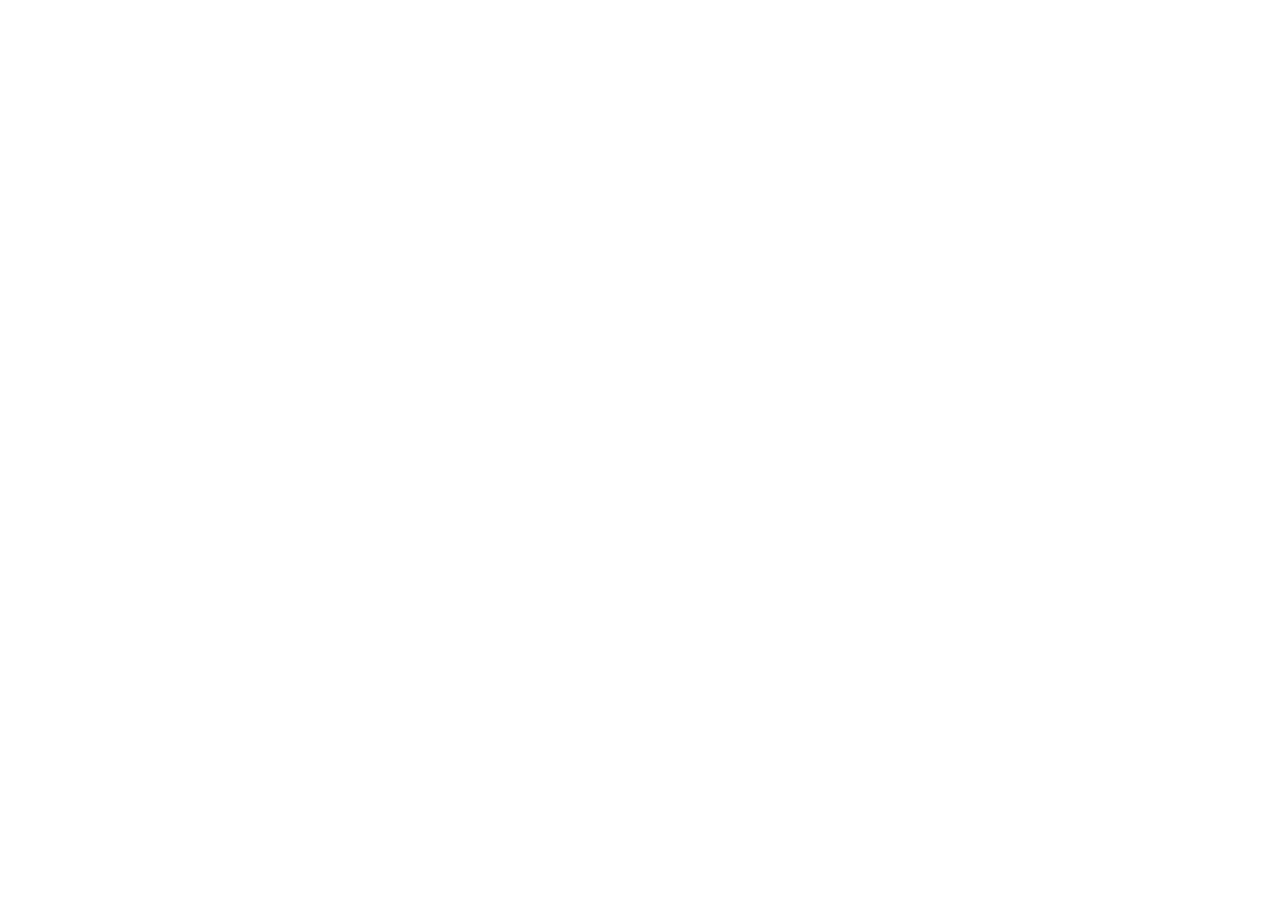
==== about.html @ 2ad6b630 "Add files via upload" ====
<!DOCTYPE html>
<html lang="en">
<head>
<meta charset="UTF-8">
<meta name="viewport" content="width=device-width, initial-scale=1.0">
<title>About — Emmanuel Medical Center</title>
<link rel="icon" type="image/svg+xml" href="assets/favicon.svg">
<link rel="stylesheet" href="css/style.css">
</head>
<body>
<script src="js/db.js"></script>
<script src="js/auth.js"></script>
<script src="js/notifications.js"></script>
<script src="js/shell.js"></script>

<script>
const authed = Auth.currentUser();
let contentEl;
if (authed) {
  ({ contentEl } = renderShell({ activePage: "about", title: "About Emmanuel Medical Center", subtitle: "Our story, our services, and how this system works." }));
} else {
  document.body.innerHTML = `<div style="max-width:900px;margin:0 auto;padding:30px;"><a href="index.html" class="btn btn-outline btn-sm">&larr; Back to sign in</a><div id="publicContent"></div></div>`;
  contentEl = document.getElementById("publicContent");
}

const settings = DB.all("settings")[0] || {};

contentEl.insertAdjacentHTML("beforeend", `
  <div class="about-hero mt-20">
    <div class="flex gap-14" style="align-items:center; position:relative; z-index:1;">
      ${settings.logo ? `<img src="${settings.logo}" style="height:64px;width:64px;object-fit:cover;border-radius:14px;">` : `<div class="brand-mark" style="width:64px;height:64px;font-size:22px;">EM</div>`}
      <div>
        <h2 style="font-size:26px;">${settings.hospital_name || "Emmanuel Medical Center"}</h2>
        <span class="text-mid">${settings.hospital_location || "Entebbe, Uganda"}</span>
        <div class="mt-8"><span class="badge badge-lemon">&#9989; Registered health facility</span></div>
      </div>
    </div>
    <p class="mt-20 text-mid" style="max-width:640px; position:relative; z-index:1;">
      Emmanuel Medical Center is a community hospital in Entebbe, Uganda, providing outpatient,
      inpatient, laboratory and pharmacy services. This management system brings registration,
      consultations, pharmacy sales, laboratory results and billing into one place for our staff.
    </p>
  </div>

  <div class="grid grid-2">
    <div class="panel">
      <div class="panel-head"><h3>Services offered</h3></div>
      <ul style="margin:0; padding-left:18px; color:var(--text-mid); line-height:2;">
        <li>General out-patient consultations</li>
        <li>In-patient admission & ward care</li>
        <li>Maternity & antenatal care</li>
        <li>Laboratory testing & diagnostics</li>
        <li>Pharmacy & medicine dispensing</li>
        <li>Minor theatre & emergency care</li>
        <li>Health insurance billing</li>
        <li>Preventive health & immunization</li>
      </ul>
    </div>
    <div class="panel">
      <div class="panel-head"><h3>Contact</h3></div>
      <p class="text-mid">&#128205; ${settings.hospital_location || "Entebbe, Uganda"}</p>
      <p class="text-mid mt-8">&#128222; ${settings.hospital_phone || "+256 700 000 000"}</p>
      <p class="text-mid mt-8">&#9993; ${settings.hospital_email || "info@emmanuelmedicalcenter.ug"}</p>
      <div class="divider"></div>
      <p class="small text-dim">Update these details any time from Reports, Users & Settings &rarr; Settings (Administrator access).</p>
    </div>
  </div>

  <div class="panel mt-20">
    <div class="panel-head"><h3>How this system stores data</h3></div>
    <p class="text-mid">
      Every record — patients, appointments, sales, invoices, laboratory results and more — is saved
      directly in this browser's local storage. Nothing is sent to an external server, so records
      stay private to the device and browser they were entered on.
    </p>
    <p class="text-mid mt-14">
      <b>About notifications:</b> when someone sends a notification, it is written to local storage
      immediately, and it appears instantly in every other tab or window open on the <i>same device</i>
      via the browser's live update channel. A device that opens the app later will see it too, once
      that device has its own copy of the data. Because this build has no shared server or database,
      a notification sent on one physical device is not automatically pushed to a completely separate
      device — true multi-device real-time sync would need a small backend service connecting all
      devices, which can be added on top of this system if needed.
    </p>
  </div>
`);
</script>
</body>
</html>
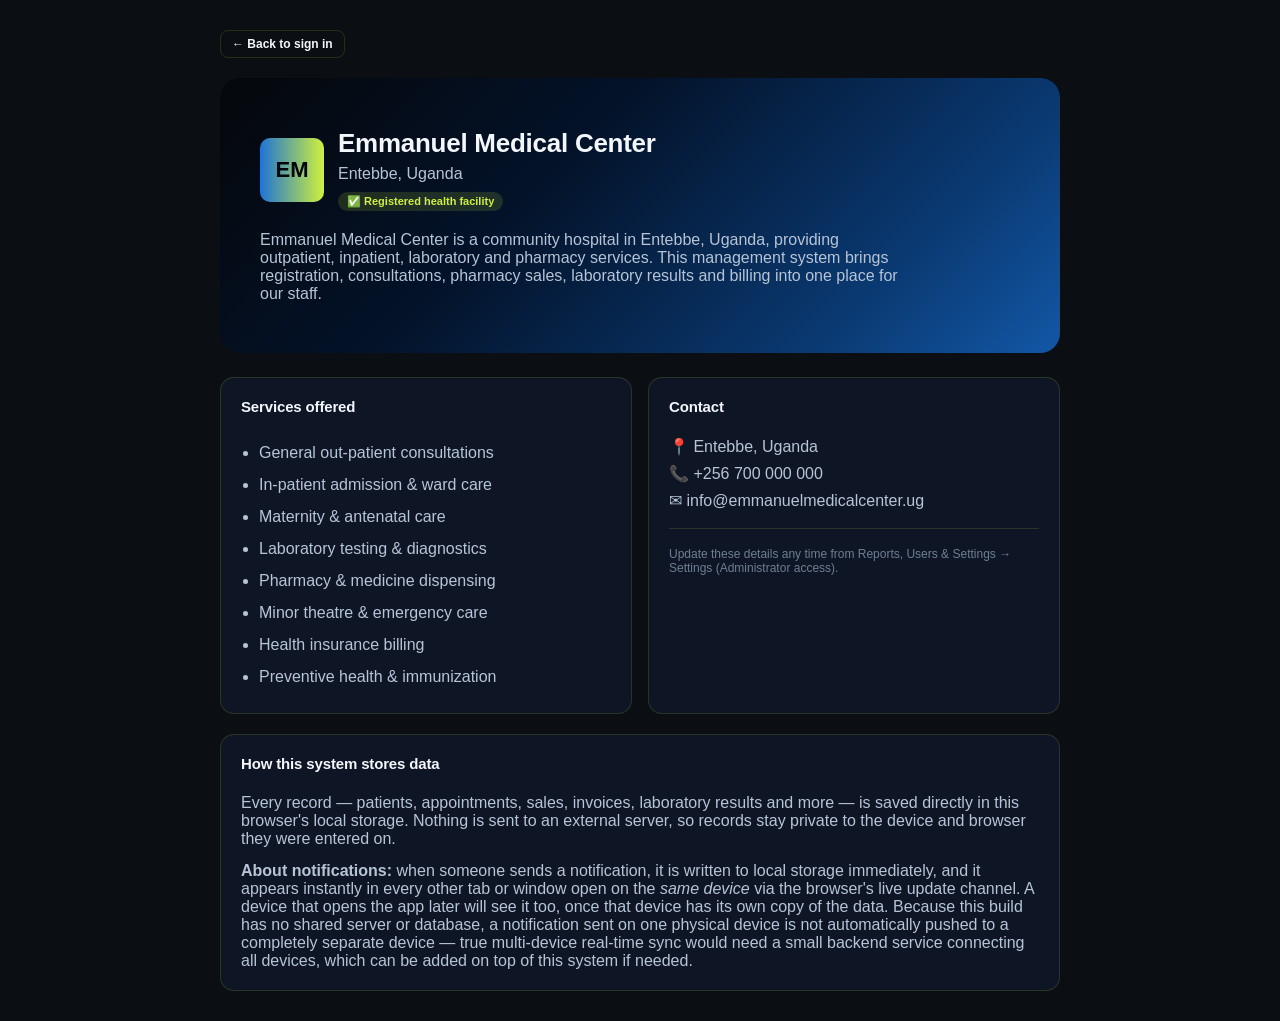
==== commit 21ebf98e: "Update links and script sources in about.html" ====
--- a/about.html
+++ b/about.html
@@ -4,14 +4,14 @@
 <meta charset="UTF-8">
 <meta name="viewport" content="width=device-width, initial-scale=1.0">
 <title>About — Emmanuel Medical Center</title>
-<link rel="icon" type="image/svg+xml" href="assets/favicon.svg">
-<link rel="stylesheet" href="css/style.css">
+<link rel="icon" type="image/svg+xml" href="favicon.svg">
+<link rel="stylesheet" href="style.css">
 </head>
 <body>
-<script src="js/db.js"></script>
-<script src="js/auth.js"></script>
-<script src="js/notifications.js"></script>
-<script src="js/shell.js"></script>
+<script src="db.js"></script>
+<script src="auth.js"></script>
+<script src="notifications.js"></script>
+<script src="shell.js"></script>
 
 <script>
 const authed = Auth.currentUser();
--- a/style.css
+++ b/style.css
@@ -0,0 +1,280 @@
+/* ============================================================
+   EMMANUEL MEDICAL CENTER — ENTEBBE
+   Design tokens
+   Deep clinical blue + lemon-green pulse accent, on black-blue
+   gradient panels. Signature: an ECG "pulse" line motif used
+   in the header, login hero, and empty states.
+   ============================================================ */
+
+@import url('https://fonts.googleapis.com/css2?family=Sora:wght@600;700;800&family=Inter:wght@400;500;600;700&family=JetBrains+Mono:wght@500&display=swap');
+
+:root{
+  --blue-900:#031229;
+  --blue-800:#052044;
+  --blue-700:#0A3A73;
+  --blue-600:#1257A6;
+  --blue-500:#1E74D6;
+  --lemon:#CFF13B;
+  --lemon-dim:#A8C82E;
+  --black:#05070A;
+  --ink:#0B0F14;
+  --surface:#0E1626;
+  --surface-2:#131E33;
+  --line: rgba(207,241,59,0.14);
+  --text-hi:#F3F7FB;
+  --text-mid:#B7C4D6;
+  --text-dim:#6E7E93;
+  --danger:#FF5A5F;
+  --warn:#FFB63D;
+  --good:#3DDC97;
+
+  --grad-panel: linear-gradient(155deg, var(--black) 0%, var(--blue-900) 45%, var(--blue-800) 100%);
+  --grad-hero: linear-gradient(135deg, var(--black) 0%, var(--blue-900) 38%, var(--blue-700) 78%, var(--blue-600) 100%);
+  --grad-accent: linear-gradient(90deg, var(--blue-500), var(--lemon));
+  --grad-card: linear-gradient(160deg, rgba(18,87,166,0.16), rgba(5,7,10,0.4));
+
+  --radius: 14px;
+  --radius-sm: 9px;
+  --font-display: 'Sora', sans-serif;
+  --font-body: 'Inter', sans-serif;
+  --font-mono: 'JetBrains Mono', monospace;
+}
+
+*{box-sizing:border-box;}
+html,body{height:100%;}
+body{
+  margin:0;
+  font-family:var(--font-body);
+  background:var(--ink);
+  color:var(--text-hi);
+  -webkit-font-smoothing:antialiased;
+}
+a{color:inherit;text-decoration:none;}
+h1,h2,h3,h4{font-family:var(--font-display); margin:0 0 6px; letter-spacing:-0.01em;}
+p{margin:0;}
+button{font-family:var(--font-body); cursor:pointer;}
+::selection{background:var(--lemon); color:var(--black);}
+
+::-webkit-scrollbar{width:10px; height:10px;}
+::-webkit-scrollbar-track{background:transparent;}
+::-webkit-scrollbar-thumb{background:var(--blue-700); border-radius:10px;}
+
+/* ---------- layout shell ---------- */
+.app-shell{display:flex; min-height:100vh;}
+
+.sidebar{
+  width:250px; flex-shrink:0;
+  background:var(--grad-panel);
+  border-right:1px solid var(--line);
+  display:flex; flex-direction:column;
+  position:sticky; top:0; height:100vh;
+}
+.brand{
+  display:flex; align-items:center; gap:10px;
+  padding:20px 18px; border-bottom:1px solid var(--line);
+}
+.brand-mark{
+  width:38px; height:38px; border-radius:10px;
+  background:var(--grad-accent);
+  display:flex; align-items:center; justify-content:center;
+  font-family:var(--font-display); font-weight:800; color:var(--black);
+  flex-shrink:0;
+}
+.brand-text b{display:block; font-family:var(--font-display); font-size:14px; line-height:1.15;}
+.brand-text span{display:block; font-size:11px; color:var(--text-dim); letter-spacing:.04em;}
+
+.nav{flex:1; overflow-y:auto; padding:14px 10px;}
+.nav a{
+  display:flex; align-items:center; gap:10px;
+  padding:10px 12px; margin-bottom:2px; border-radius:var(--radius-sm);
+  color:var(--text-mid); font-size:13.5px; font-weight:500;
+  border-left:3px solid transparent;
+}
+.nav a:hover{background:rgba(30,116,214,0.12); color:var(--text-hi);}
+.nav a.active{background:rgba(207,241,59,0.08); color:var(--lemon); border-left-color:var(--lemon);}
+.nav .nav-icon{width:18px; text-align:center; font-size:15px;}
+.nav-section-label{font-size:10.5px; text-transform:uppercase; letter-spacing:.08em; color:var(--text-dim); padding:14px 12px 6px;}
+
+.sidebar-foot{padding:14px 18px; border-top:1px solid var(--line);}
+.user-chip{display:flex; align-items:center; gap:10px;}
+.avatar{width:34px; height:34px; border-radius:50%; background:var(--blue-600); display:flex; align-items:center; justify-content:center; font-weight:700; font-size:13px;}
+.user-chip b{display:block; font-size:13px;}
+.user-chip span{display:block; font-size:11px; color:var(--text-dim);}
+.logout-btn{margin-top:10px; width:100%; padding:8px; border-radius:var(--radius-sm); border:1px solid var(--line); background:transparent; color:var(--text-mid); font-size:12.5px;}
+.logout-btn:hover{border-color:var(--danger); color:var(--danger);}
+
+.main{flex:1; min-width:0; display:flex; flex-direction:column;}
+.topbar{
+  display:flex; align-items:center; justify-content:space-between;
+  padding:16px 26px; border-bottom:1px solid var(--line);
+  position:sticky; top:0; background:rgba(11,15,20,0.85); backdrop-filter:blur(8px); z-index:20;
+}
+.topbar h1{font-size:19px;}
+.topbar .sub{font-size:12.5px; color:var(--text-dim); margin-top:2px;}
+.topbar-actions{display:flex; align-items:center; gap:12px;}
+
+.icon-btn{
+  position:relative; width:38px; height:38px; border-radius:10px;
+  background:var(--surface-2); border:1px solid var(--line); color:var(--text-mid); font-size:16px;
+  display:flex; align-items:center; justify-content:center;
+}
+.icon-btn:hover{color:var(--lemon); border-color:var(--lemon);}
+.notif-badge{
+  position:absolute; top:-6px; right:-6px; min-width:18px; height:18px; padding:0 4px;
+  background:var(--danger); color:#fff; border-radius:20px; font-size:10.5px; font-weight:700;
+  display:none; align-items:center; justify-content:center; border:2px solid var(--ink);
+}
+
+.content{padding:24px 26px 60px; flex:1;}
+
+/* ---------- cards / grid ---------- */
+.grid{display:grid; gap:16px;}
+.grid-4{grid-template-columns:repeat(4,1fr);}
+.grid-3{grid-template-columns:repeat(3,1fr);}
+.grid-2{grid-template-columns:repeat(2,1fr);}
+@media(max-width:1100px){.grid-4{grid-template-columns:repeat(2,1fr);} .grid-3{grid-template-columns:repeat(2,1fr);}}
+@media(max-width:640px){.grid-4,.grid-3,.grid-2{grid-template-columns:1fr;}}
+
+.card{
+  background:var(--grad-card);
+  border:1px solid var(--line);
+  border-radius:var(--radius);
+  padding:18px;
+}
+.card-title{font-size:12px; text-transform:uppercase; letter-spacing:.06em; color:var(--text-dim); margin-bottom:8px;}
+.stat-value{font-family:var(--font-display); font-size:28px; font-weight:700;}
+.stat-delta{font-size:12px; color:var(--good); margin-top:4px;}
+.stat-icon{width:38px;height:38px;border-radius:10px;background:rgba(207,241,59,0.1);display:flex;align-items:center;justify-content:center;font-size:17px;color:var(--lemon);margin-bottom:10px;}
+
+.panel{background:var(--surface); border:1px solid var(--line); border-radius:var(--radius); padding:20px;}
+.panel-head{display:flex; align-items:center; justify-content:space-between; margin-bottom:16px; flex-wrap:wrap; gap:10px;}
+.panel-head h3{font-size:15px;}
+
+/* ---------- buttons ---------- */
+.btn{
+  display:inline-flex; align-items:center; justify-content:center; gap:8px;
+  padding:10px 16px; border-radius:10px; border:1px solid transparent;
+  font-size:13.5px; font-weight:600; transition:transform .12s ease, filter .12s ease;
+}
+.btn:active{transform:scale(0.97);}
+.btn-primary{background:var(--grad-accent); color:var(--black);}
+.btn-primary:hover{filter:brightness(1.08);}
+.btn-outline{background:transparent; border-color:var(--line); color:var(--text-hi);}
+.btn-outline:hover{border-color:var(--lemon); color:var(--lemon);}
+.btn-ghost{background:rgba(255,255,255,0.03); color:var(--text-mid);}
+.btn-danger{background:rgba(255,90,95,0.12); color:var(--danger); border-color:rgba(255,90,95,0.3);}
+.btn-sm{padding:6px 11px; font-size:12px; border-radius:8px;}
+.btn-block{width:100%;}
+.btn[disabled]{opacity:.5; cursor:not-allowed;}
+
+/* ---------- forms ---------- */
+label{display:block; font-size:12.5px; color:var(--text-mid); margin-bottom:6px; font-weight:500;}
+input, select, textarea{
+  width:100%; padding:10px 12px; border-radius:9px; border:1px solid var(--line);
+  background:var(--surface-2); color:var(--text-hi); font-size:13.5px; font-family:var(--font-body);
+}
+input:focus, select:focus, textarea:focus{outline:2px solid var(--lemon); outline-offset:1px; border-color:var(--lemon);}
+.field{margin-bottom:14px;}
+.field-row{display:grid; grid-template-columns:1fr 1fr; gap:12px;}
+@media(max-width:640px){.field-row{grid-template-columns:1fr;}}
+.hint{font-size:11.5px; color:var(--text-dim); margin-top:4px;}
+.error-text{font-size:12px; color:var(--danger); margin-top:6px; display:none;}
+
+/* ---------- tables ---------- */
+.table-wrap{overflow-x:auto;}
+table{width:100%; border-collapse:collapse; font-size:13px;}
+thead th{
+  text-align:left; padding:10px 12px; color:var(--text-dim); font-weight:600;
+  font-size:11px; text-transform:uppercase; letter-spacing:.05em;
+  border-bottom:1px solid var(--line);
+}
+tbody td{padding:11px 12px; border-bottom:1px solid rgba(255,255,255,0.04);}
+tbody tr:hover{background:rgba(30,116,214,0.06);}
+.empty-row td{text-align:center; color:var(--text-dim); padding:34px 12px;}
+
+.badge{display:inline-flex; align-items:center; gap:5px; padding:3px 9px; border-radius:20px; font-size:11px; font-weight:600;}
+.badge-good{background:rgba(61,220,151,0.14); color:var(--good);}
+.badge-warn{background:rgba(255,182,61,0.14); color:var(--warn);}
+.badge-danger{background:rgba(255,90,95,0.14); color:var(--danger);}
+.badge-info{background:rgba(30,116,214,0.16); color:var(--blue-500);}
+.badge-lemon{background:rgba(207,241,59,0.14); color:var(--lemon);}
+
+/* ---------- tabs ---------- */
+.tabs{display:flex; gap:6px; border-bottom:1px solid var(--line); margin-bottom:18px; flex-wrap:wrap;}
+.tab{padding:10px 14px; font-size:13px; color:var(--text-dim); border-bottom:2px solid transparent; font-weight:600;}
+.tab.active{color:var(--lemon); border-bottom-color:var(--lemon);}
+.tab-panel{display:none;}
+.tab-panel.active{display:block;}
+
+/* ---------- modal ---------- */
+.modal-backdrop{
+  position:fixed; inset:0; background:rgba(3,7,15,0.7); backdrop-filter:blur(3px);
+  display:none; align-items:center; justify-content:center; z-index:100; padding:20px;
+}
+.modal-backdrop.show{display:flex;}
+.modal{
+  background:var(--grad-panel); border:1px solid var(--line); border-radius:16px;
+  width:100%; max-width:560px; max-height:88vh; overflow-y:auto; padding:22px;
+}
+.modal.modal-lg{max-width:820px;}
+.modal-head{display:flex; align-items:center; justify-content:space-between; margin-bottom:16px;}
+.modal-close{background:none; border:none; color:var(--text-mid); font-size:20px;}
+
+/* ---------- toasts ---------- */
+#toast-wrap{position:fixed; top:20px; right:20px; z-index:200; display:flex; flex-direction:column; gap:10px;}
+.toast{
+  background:var(--grad-panel); border:1px solid var(--lemon); border-left:4px solid var(--lemon);
+  padding:12px 16px; border-radius:10px; min-width:260px; max-width:340px;
+  transform:translateX(120%); opacity:0; transition:all .3s ease; box-shadow:0 10px 30px rgba(0,0,0,.4);
+}
+.toast.show{transform:translateX(0); opacity:1;}
+.toast strong{display:block; font-size:13px; margin-bottom:3px;}
+.toast span{font-size:12px; color:var(--text-mid);}
+.toast-security{border-color:var(--danger); border-left-color:var(--danger);}
+.toast-warn{border-color:var(--warn); border-left-color:var(--warn);}
+
+/* ---------- notification dropdown ---------- */
+.notif-dropdown{position:absolute; top:52px; right:26px; width:340px; max-height:420px; overflow-y:auto;
+  background:var(--grad-panel); border:1px solid var(--line); border-radius:14px; padding:8px; display:none; z-index:150;
+  box-shadow:0 20px 50px rgba(0,0,0,.5);}
+.notif-dropdown.show{display:block;}
+.notif-item{padding:11px 12px; border-radius:10px; border-bottom:1px solid rgba(255,255,255,0.04);}
+.notif-item:hover{background:rgba(30,116,214,0.08);}
+.notif-item b{font-size:13px;}
+.notif-item p{font-size:12px; color:var(--text-mid); margin-top:3px;}
+.notif-item small{color:var(--text-dim); font-size:10.5px;}
+
+/* ---------- login page ---------- */
+.login-wrap{min-height:100vh; display:flex;}
+.login-hero{
+  flex:1.1; background:var(--grad-hero); position:relative; overflow:hidden;
+  display:flex; flex-direction:column; justify-content:space-between; padding:48px;
+}
+.login-hero::after{
+  content:""; position:absolute; inset:0;
+  background:radial-gradient(circle at 20% 90%, rgba(207,241,59,0.12), transparent 45%);
+}
+.pulse-line{width:100%; height:110px;}
+.login-form-side{flex:0.9; display:flex; align-items:center; justify-content:center; background:var(--ink); padding:30px;}
+.login-card{width:100%; max-width:400px;}
+.role-grid{display:grid; grid-template-columns:repeat(3,1fr); gap:8px; margin:14px 0 20px;}
+.role-pill{padding:8px 4px; text-align:center; border:1px solid var(--line); border-radius:9px; font-size:11px; color:var(--text-dim);}
+
+@media(max-width:900px){.login-hero{display:none;} }
+
+/* ---------- misc ---------- */
+.flex{display:flex;}
+.flex-between{display:flex; align-items:center; justify-content:space-between;}
+.gap-8{gap:8px;} .gap-10{gap:10px;} .gap-14{gap:14px;}
+.mt-8{margin-top:8px;} .mt-14{margin-top:14px;} .mt-20{margin-top:20px;}
+.text-dim{color:var(--text-dim);} .text-mid{color:var(--text-mid);}
+.small{font-size:12px;}
+.divider{height:1px; background:var(--line); margin:18px 0;}
+.chart-box{height:210px;}
+.pill-nav{display:flex; gap:8px; flex-wrap:wrap;}
+.search-input{max-width:280px;}
+.empty-state{text-align:center; padding:50px 20px; color:var(--text-dim);}
+.empty-state .glyph{font-size:34px; margin-bottom:10px; color:var(--lemon);}
+.about-hero{background:var(--grad-hero); border-radius:20px; padding:50px 40px; margin-bottom:24px; position:relative; overflow:hidden;}
+.stock-low{color:var(--warn); font-weight:700;}
+.stock-out{color:var(--danger); font-weight:700;}
